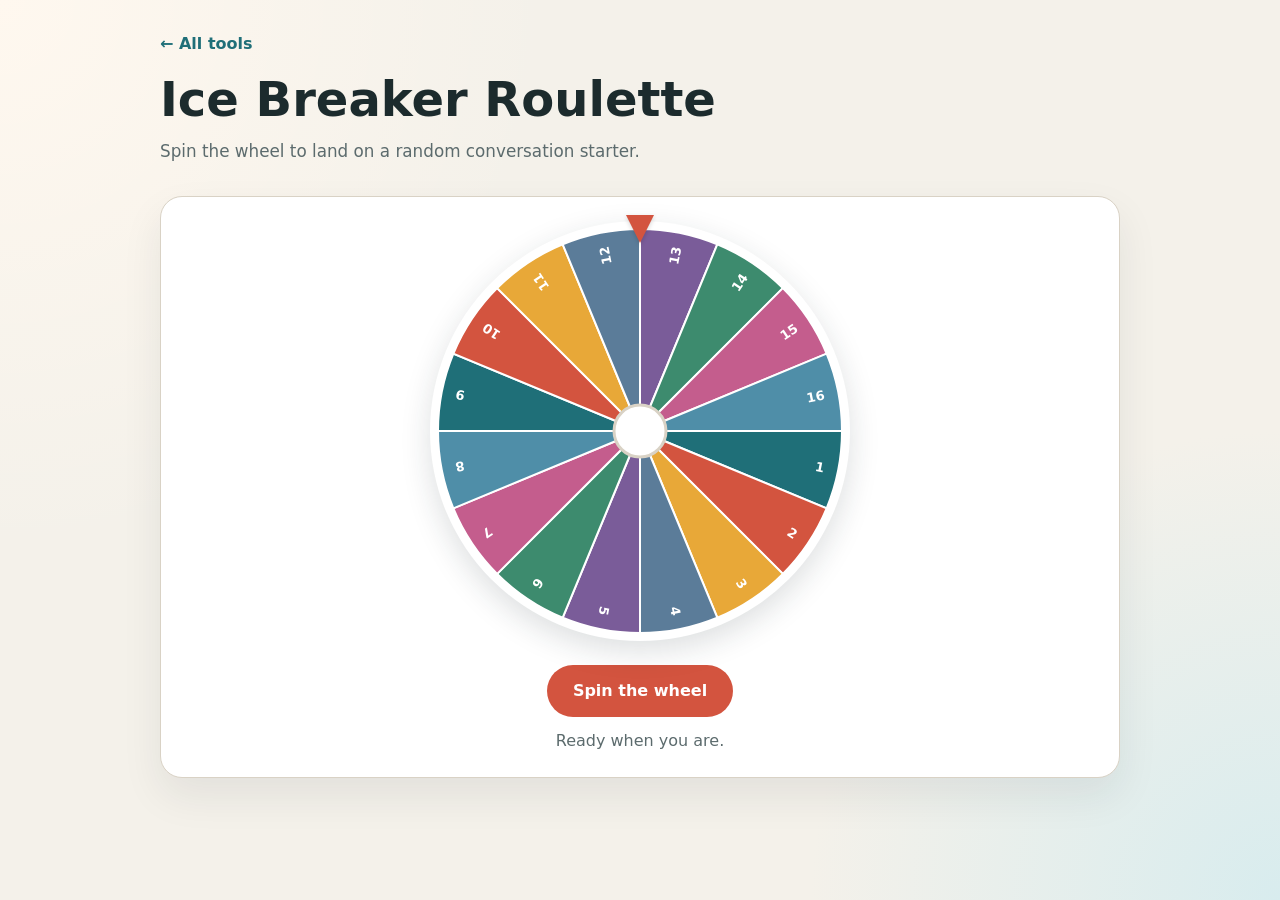
==== tools/ice-breaker-roulette.html @ 9588fb88 "files" ====
<!DOCTYPE html>
<html lang="en">
<head>
  <meta charset="UTF-8">
  <meta name="viewport" content="width=device-width, initial-scale=1.0">
  <title>Ice Breaker Roulette · AoE Problem Solving</title>
  <link rel="stylesheet" href="../css/styles.css">
</head>
<body>
  <header class="site-header site-header--compact">
    <div class="container">
      <a class="back-link" href="../index.html">← All tools</a>
      <h1>Ice Breaker Roulette</h1>
      <p class="lead">Spin the wheel to land on a random conversation starter.</p>
    </div>
  </header>

  <main class="container roulette-page">
    <section class="roulette-panel" aria-live="polite">
      <div class="wheel-wrap">
        <canvas id="wheel" width="420" height="420" aria-hidden="true"></canvas>
        <div class="wheel-pointer" aria-hidden="true"></div>
      </div>

      <div class="roulette-controls">
        <button id="spin-btn" type="button" class="btn btn-primary">Spin the wheel</button>
        <p id="spin-status" class="spin-status">Ready when you are.</p>
      </div>

      <article id="result-card" class="result-card result-card--hidden">
        <p class="result-label">Your ice breaker</p>
        <p id="result-text" class="result-text"></p>
      </article>
    </section>
  </main>

  <script src="../js/roulette.js"></script>
</body>
</html>
---- css/styles.css ----
:root {
  --bg: #f4f1ea;
  --surface: #ffffff;
  --ink: #1c2b2d;
  --muted: #5c6b6d;
  --accent: #d3543f;
  --accent-dark: #a83f2f;
  --teal: #1f6f78;
  --teal-soft: #d8ecee;
  --border: #d9d2c5;
  --shadow: 0 18px 40px rgba(28, 43, 45, 0.08);
  --radius: 18px;
  --font: "Segoe UI", system-ui, -apple-system, sans-serif;
}

*,
*::before,
*::after {
  box-sizing: border-box;
}

body {
  margin: 0;
  min-height: 100vh;
  font-family: var(--font);
  color: var(--ink);
  background:
    radial-gradient(circle at top left, #fff8ef 0%, transparent 35%),
    radial-gradient(circle at bottom right, var(--teal-soft) 0%, transparent 30%),
    var(--bg);
  line-height: 1.5;
}

.container {
  width: min(960px, calc(100% - 2rem));
  margin-inline: auto;
}

.site-header {
  padding: 3rem 0 2rem;
}

.site-header--compact {
  padding-top: 2rem;
}

.eyebrow {
  margin: 0 0 0.5rem;
  font-size: 0.85rem;
  font-weight: 700;
  letter-spacing: 0.12em;
  text-transform: uppercase;
  color: var(--teal);
}

h1,
h2,
h3 {
  margin: 0;
  line-height: 1.15;
}

h1 {
  font-size: clamp(2rem, 5vw, 3rem);
}

h2 {
  font-size: 1.35rem;
  margin-bottom: 1rem;
}

.lead {
  margin: 0.75rem 0 0;
  max-width: 42rem;
  color: var(--muted);
  font-size: 1.05rem;
}

.back-link {
  display: inline-block;
  margin-bottom: 1rem;
  color: var(--teal);
  text-decoration: none;
  font-weight: 600;
}

.back-link:hover {
  text-decoration: underline;
}

.tools-section {
  padding-bottom: 3rem;
}

.tool-grid {
  display: grid;
  grid-template-columns: repeat(auto-fit, minmax(260px, 1fr));
  gap: 1rem;
}

.tool-card {
  display: flex;
  flex-direction: column;
  gap: 0.65rem;
  padding: 1.25rem;
  background: var(--surface);
  border: 1px solid var(--border);
  border-radius: var(--radius);
  box-shadow: var(--shadow);
  text-decoration: none;
  color: inherit;
  transition: transform 160ms ease, border-color 160ms ease;
}

.tool-card:hover {
  transform: translateY(-2px);
  border-color: var(--teal);
}

.tool-card--coming-soon {
  opacity: 0.72;
}

.tool-icon {
  font-size: 1.75rem;
}

.tool-card h3 {
  font-size: 1.15rem;
}

.tool-card p {
  margin: 0;
  color: var(--muted);
  flex: 1;
}

.tool-link {
  font-weight: 700;
  color: var(--teal);
}

.site-footer {
  padding: 2rem 0 3rem;
  color: var(--muted);
  font-size: 0.95rem;
}

.roulette-page {
  padding-bottom: 4rem;
}

.roulette-panel {
  display: grid;
  gap: 1.5rem;
  justify-items: center;
  padding: 1.5rem;
  background: var(--surface);
  border: 1px solid var(--border);
  border-radius: calc(var(--radius) + 4px);
  box-shadow: var(--shadow);
}

.wheel-wrap {
  position: relative;
  width: min(420px, 88vw);
  aspect-ratio: 1;
}

#wheel {
  width: 100%;
  height: 100%;
  display: block;
  border-radius: 50%;
  box-shadow: 0 10px 30px rgba(28, 43, 45, 0.15);
}

.wheel-pointer {
  position: absolute;
  top: -6px;
  left: 50%;
  transform: translateX(-50%);
  width: 0;
  height: 0;
  border-left: 14px solid transparent;
  border-right: 14px solid transparent;
  border-top: 28px solid var(--accent);
  filter: drop-shadow(0 2px 2px rgba(0, 0, 0, 0.15));
  z-index: 2;
}

.roulette-controls {
  display: grid;
  gap: 0.75rem;
  justify-items: center;
  text-align: center;
}

.btn {
  border: none;
  border-radius: 999px;
  padding: 0.85rem 1.6rem;
  font: inherit;
  font-weight: 700;
  cursor: pointer;
  transition: background 160ms ease, transform 120ms ease;
}

.btn-primary {
  background: var(--accent);
  color: #fff;
}

.btn-primary:hover:not(:disabled) {
  background: var(--accent-dark);
}

.btn-primary:active:not(:disabled) {
  transform: scale(0.98);
}

.btn:disabled {
  opacity: 0.65;
  cursor: not-allowed;
}

.spin-status {
  margin: 0;
  color: var(--muted);
}

.result-card {
  width: min(100%, 34rem);
  padding: 1.25rem 1.5rem;
  border-radius: var(--radius);
  background: var(--teal-soft);
  border: 1px solid #b9dde1;
  text-align: center;
}

.result-card--hidden {
  display: none;
}

.result-label {
  margin: 0 0 0.35rem;
  font-size: 0.8rem;
  font-weight: 700;
  letter-spacing: 0.08em;
  text-transform: uppercase;
  color: var(--teal);
}

.result-text {
  margin: 0;
  font-size: clamp(1.1rem, 3vw, 1.35rem);
  font-weight: 600;
}

@media (max-width: 520px) {
  .site-header {
    padding-top: 2rem;
  }

  .roulette-panel {
    padding: 1rem;
  }
}
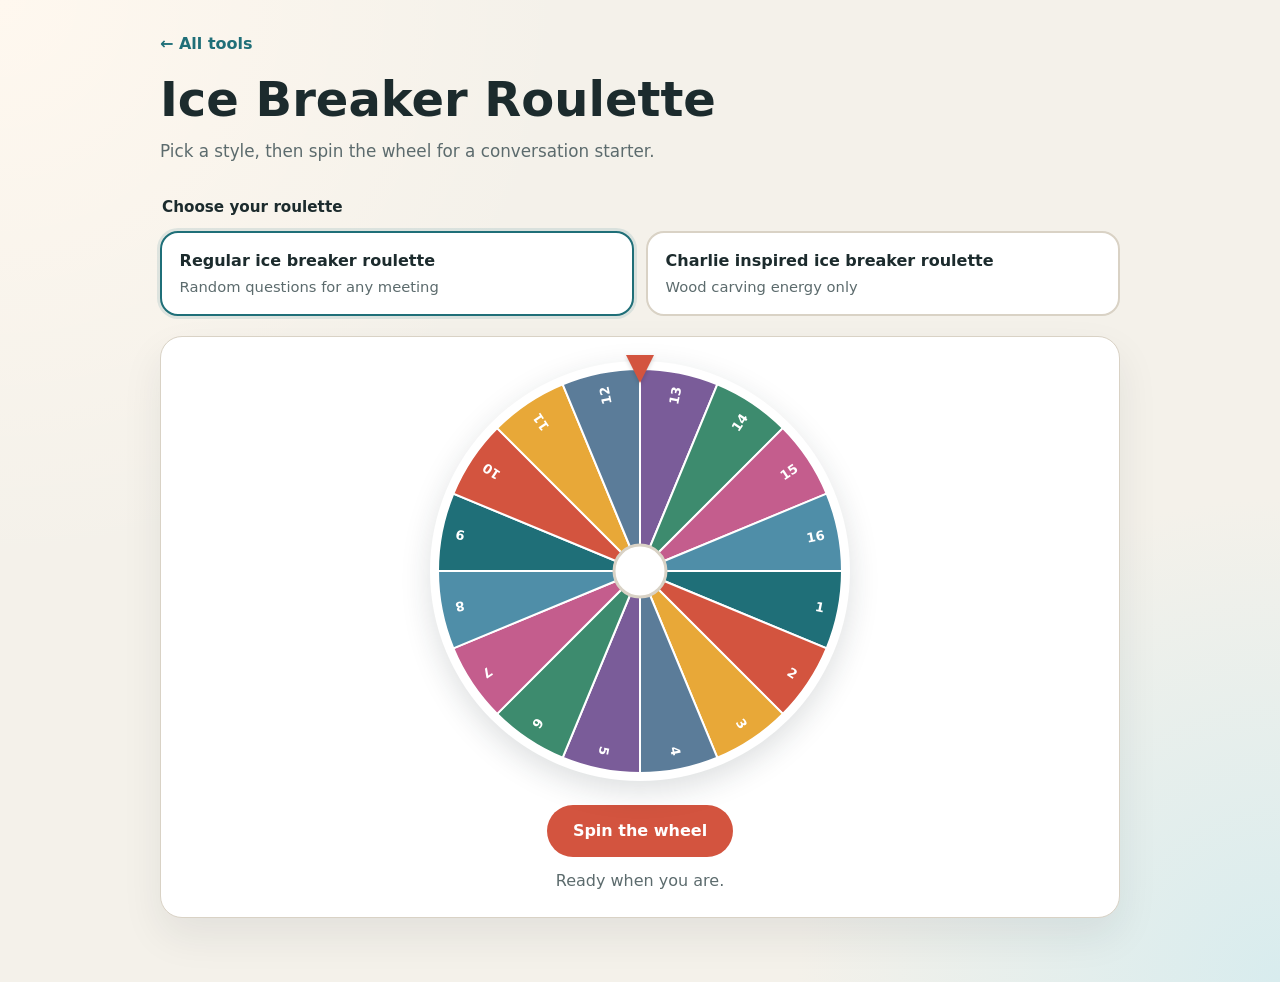
==== commit 9322fcb5: "charlie questions" ====
--- a/tools/ice-breaker-roulette.html
+++ b/tools/ice-breaker-roulette.html
@@ -11,11 +11,27 @@
     <div class="container">
       <a class="back-link" href="../index.html">← All tools</a>
       <h1>Ice Breaker Roulette</h1>
-      <p class="lead">Spin the wheel to land on a random conversation starter.</p>
+      <p class="lead">Pick a style, then spin the wheel for a conversation starter.</p>
     </div>
   </header>
 
   <main class="container roulette-page">
+    <fieldset class="mode-picker">
+      <legend class="mode-picker__legend">Choose your roulette</legend>
+      <div class="mode-picker__options">
+        <label class="mode-option">
+          <input type="radio" name="roulette-mode" value="regular" checked>
+          <span class="mode-option__label">Regular ice breaker roulette</span>
+          <span class="mode-option__hint">Random questions for any meeting</span>
+        </label>
+        <label class="mode-option">
+          <input type="radio" name="roulette-mode" value="charlie">
+          <span class="mode-option__label">Charlie inspired ice breaker roulette</span>
+          <span class="mode-option__hint">Wood carving energy only</span>
+        </label>
+      </div>
+    </fieldset>
+
     <section class="roulette-panel" aria-live="polite">
       <div class="wheel-wrap">
         <canvas id="wheel" width="420" height="420" aria-hidden="true"></canvas>
--- a/css/styles.css
+++ b/css/styles.css
@@ -148,6 +148,63 @@
 
 .roulette-page {
   padding-bottom: 4rem;
+  display: grid;
+  gap: 1.25rem;
+}
+
+.mode-picker {
+  margin: 0;
+  padding: 0;
+  border: none;
+}
+
+.mode-picker__legend {
+  margin-bottom: 0.75rem;
+  font-size: 0.95rem;
+  font-weight: 700;
+  color: var(--ink);
+}
+
+.mode-picker__options {
+  display: grid;
+  grid-template-columns: repeat(auto-fit, minmax(240px, 1fr));
+  gap: 0.75rem;
+}
+
+.mode-option {
+  display: grid;
+  gap: 0.2rem;
+  padding: 1rem 1.1rem;
+  background: var(--surface);
+  border: 2px solid var(--border);
+  border-radius: var(--radius);
+  cursor: pointer;
+  transition: border-color 160ms ease, box-shadow 160ms ease;
+}
+
+.mode-option:has(input:checked) {
+  border-color: var(--teal);
+  box-shadow: 0 0 0 3px rgba(31, 111, 120, 0.12);
+}
+
+.mode-option:has(input:disabled) {
+  opacity: 0.65;
+  cursor: not-allowed;
+}
+
+.mode-option input {
+  position: absolute;
+  opacity: 0;
+  pointer-events: none;
+}
+
+.mode-option__label {
+  font-weight: 700;
+}
+
+.mode-option__hint {
+  font-size: 0.92rem;
+  color: var(--muted);
 }
 
 .roulette-panel {
